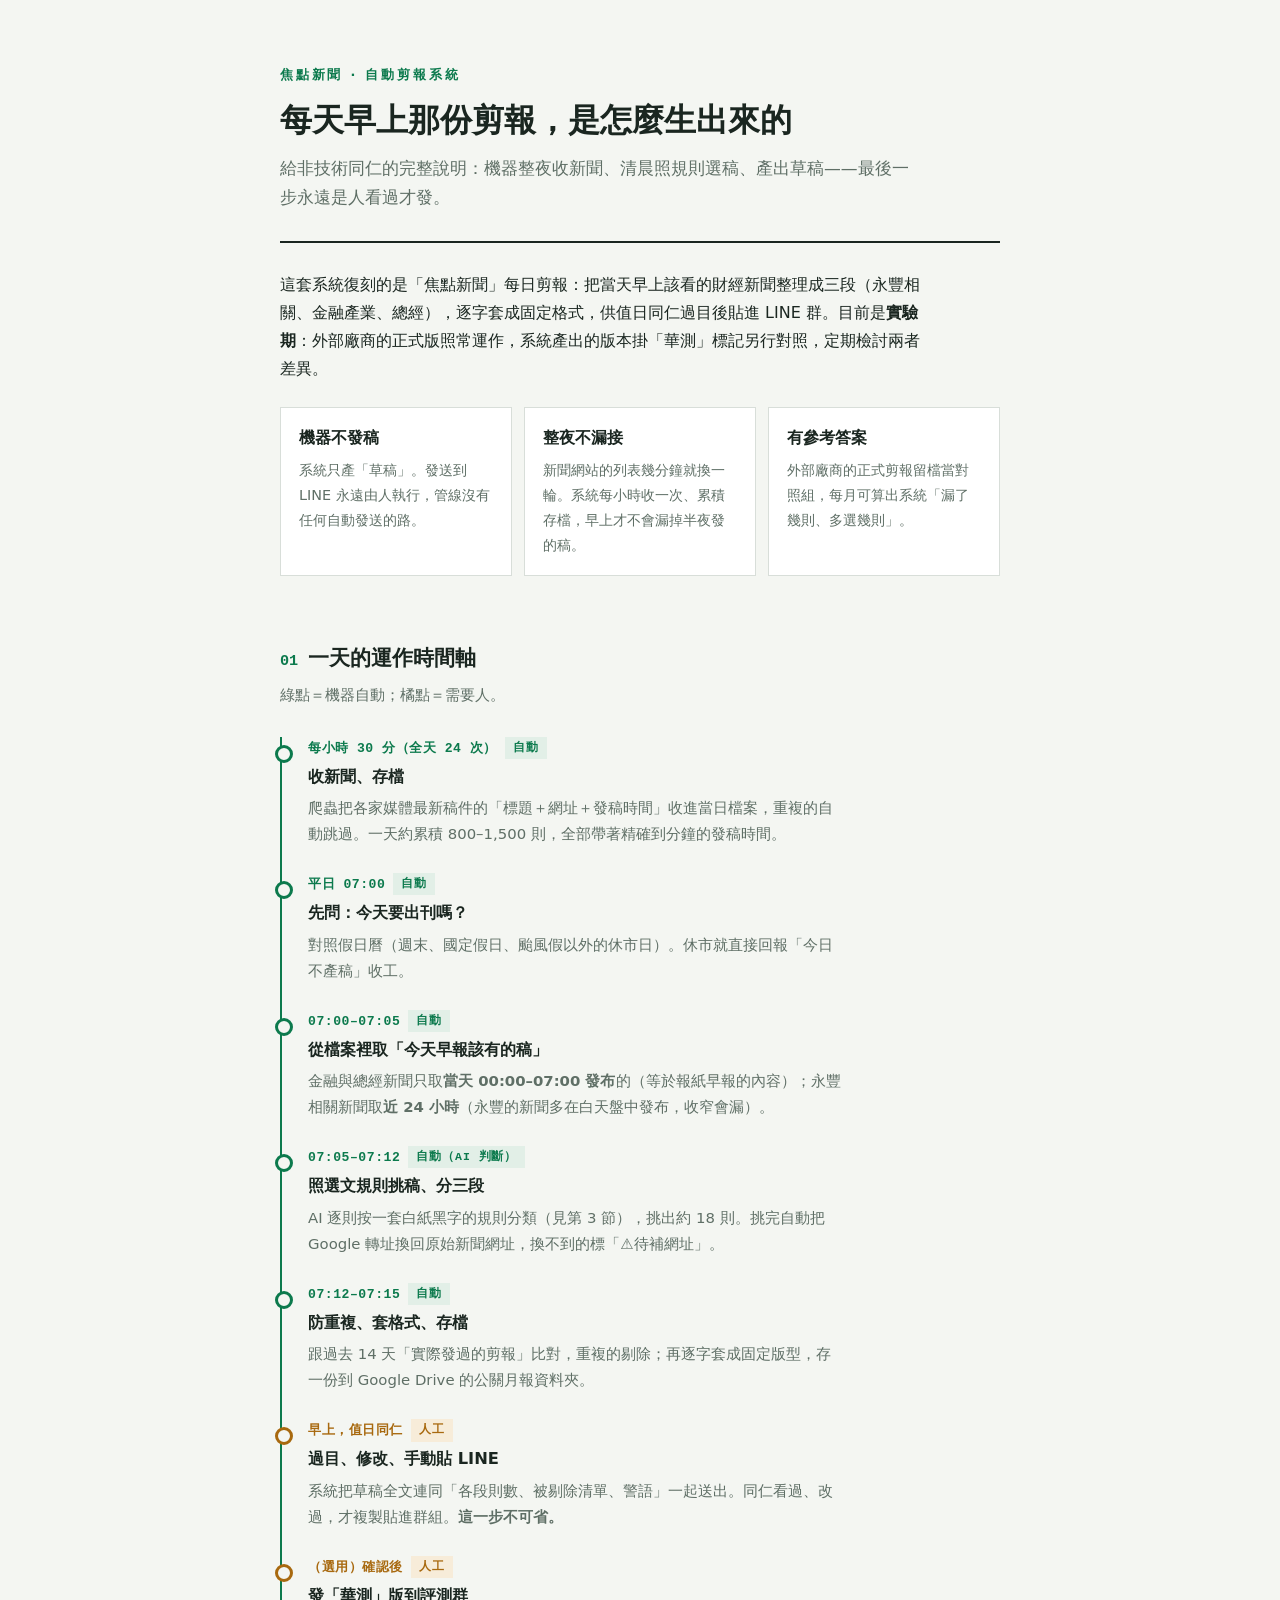
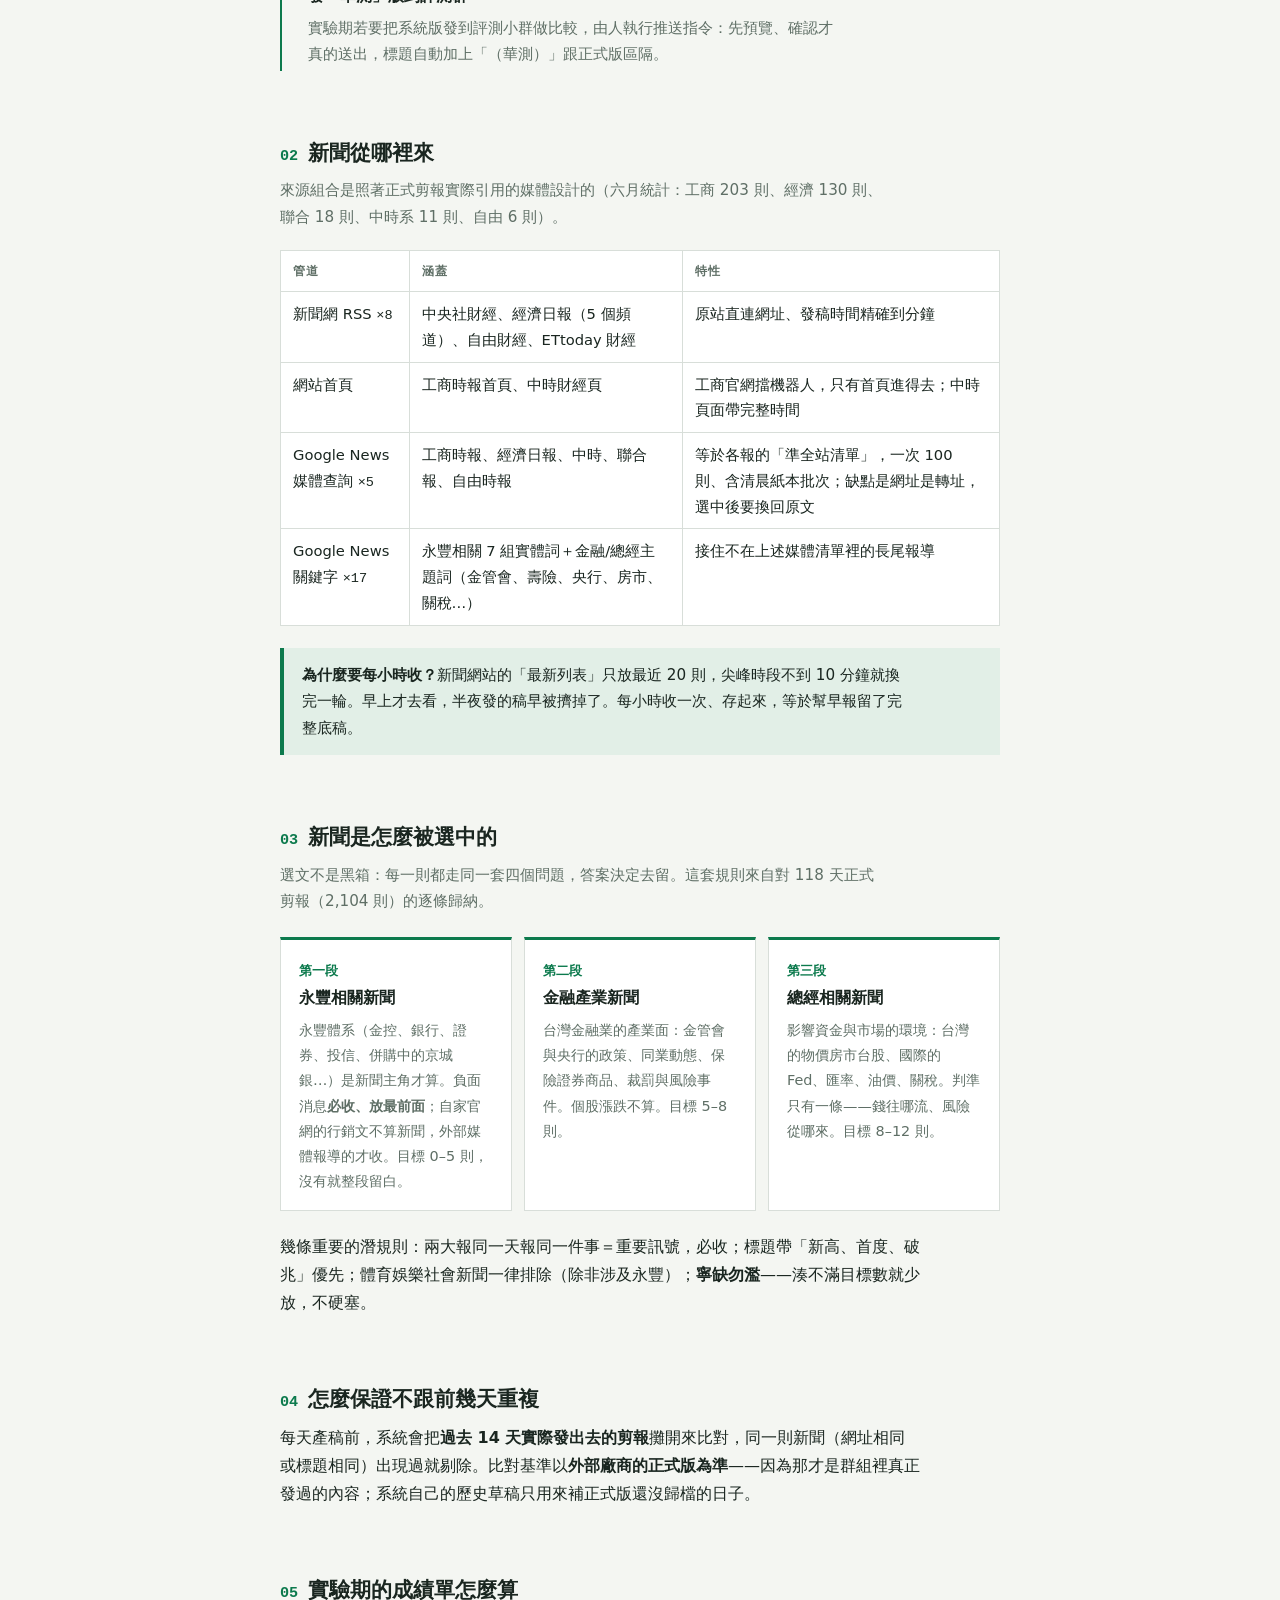
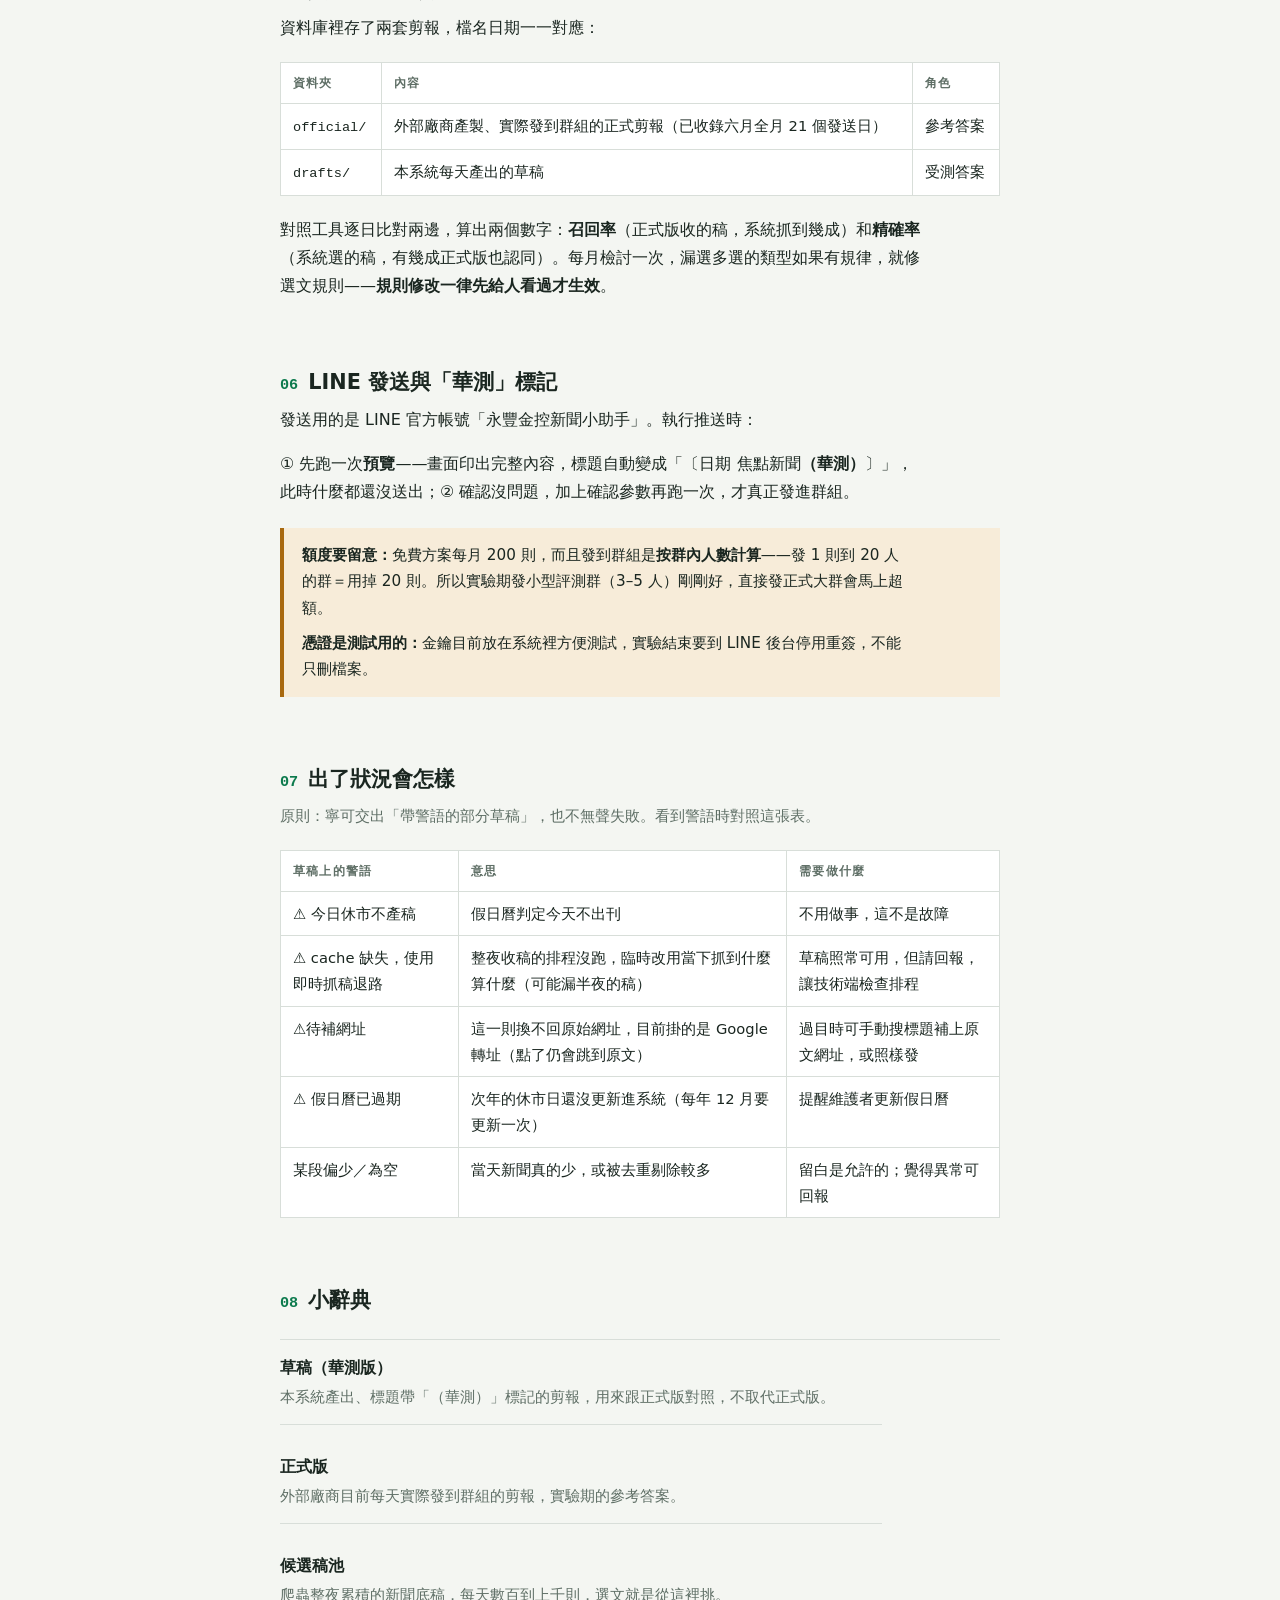
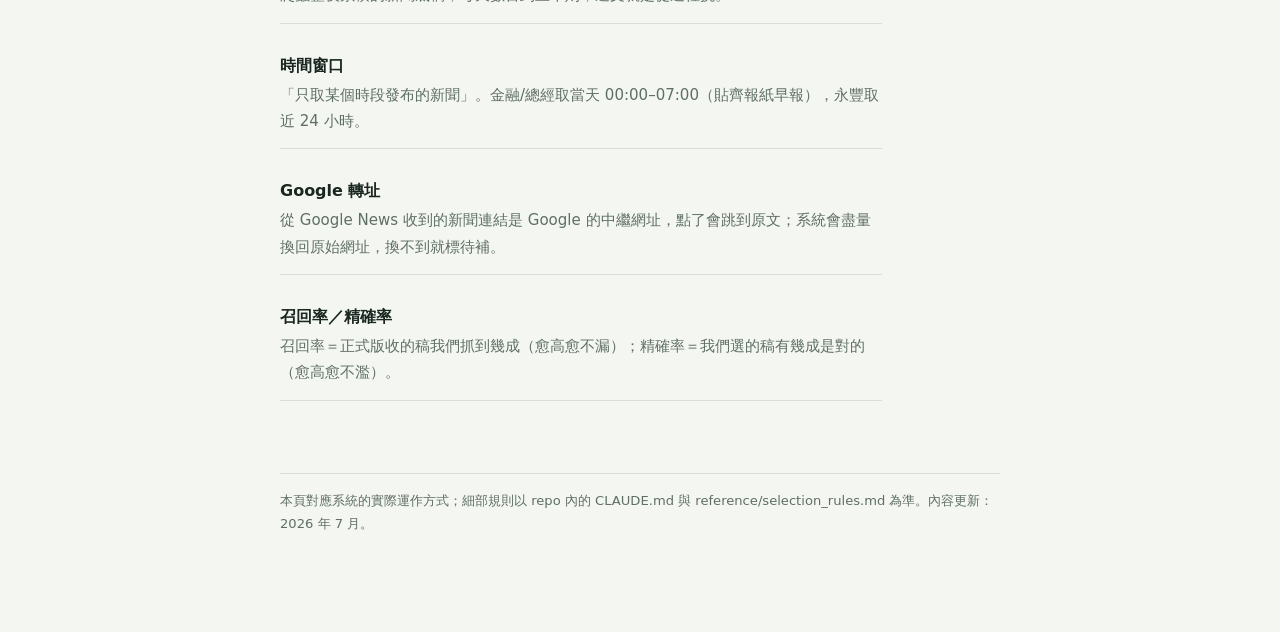
==== index.html @ ed36fca1 "docs: 新增焦點新聞自動剪報系統的公開說明頁 給非技術讀者看的完整運作說明：時間軸、新聞來源、選文規則、去重機制、 對照評測、LINE 發送流程。準備供 GitHub Pages 發布。" ====
<!DOCTYPE html>
<html lang="zh-Hant">
<head>
<meta charset="UTF-8">
<meta name="viewport" content="width=device-width, initial-scale=1">
<title>焦點新聞自動剪報：運作說明</title>
<meta name="description" content="焦點新聞自動剪報系統的完整運作說明，寫給非技術同仁閱讀。">
<style>
  :root{
    --paper:#f4f6f2; --card:#ffffff; --ink:#1a2620; --muted:#5f6f66;
    --accent:#0c7a4d; --accent-soft:#e2efe7; --warn:#a8690f; --warn-soft:#f7ecd9;
    --line:#d8ded9; --mono:"SF Mono","Cascadia Mono",Consolas,"Courier New",monospace;
  }
  @media (prefers-color-scheme: dark){
    :root{
      --paper:#111a15; --card:#18231d; --ink:#e4eae4; --muted:#93a29a;
      --accent:#4cb888; --accent-soft:#1d3428; --warn:#dfa54a; --warn-soft:#33290f;
      --line:#2b3830;
    }
  }
  :root[data-theme="dark"]{
    --paper:#111a15; --card:#18231d; --ink:#e4eae4; --muted:#93a29a;
    --accent:#4cb888; --accent-soft:#1d3428; --warn:#dfa54a; --warn-soft:#33290f;
    --line:#2b3830;
  }
  :root[data-theme="light"]{
    --paper:#f4f6f2; --card:#ffffff; --ink:#1a2620; --muted:#5f6f66;
    --accent:#0c7a4d; --accent-soft:#e2efe7; --warn:#a8690f; --warn-soft:#f7ecd9;
    --line:#d8ded9;
  }
  html{background:var(--paper);}
  body{
    font-family:"PingFang TC","Noto Sans TC","Microsoft JhengHei",system-ui,sans-serif;
    color:var(--ink); line-height:1.75; margin:0; padding:0 20px 96px;
  }
  main{max-width:720px; margin:0 auto;}
  header{padding:64px 0 28px; border-bottom:2px solid var(--ink); margin-bottom:8px;}
  .kicker{font-size:.8rem; letter-spacing:.22em; color:var(--accent); font-weight:700; margin:0 0 14px;}
  h1{font-size:2rem; line-height:1.3; margin:0 0 12px; font-weight:800; text-wrap:balance;}
  .lede{font-size:1.05rem; color:var(--muted); margin:0; max-width:38em;}
  h2{font-size:1.3rem; font-weight:800; margin:64px 0 6px; text-wrap:balance;}
  h2 .no{color:var(--accent); font-family:var(--mono); font-size:.95rem; margin-right:10px;}
  .sub{color:var(--muted); margin:0 0 20px; font-size:.95rem;}
  p{margin:0 0 16px; max-width:40em;}
  strong{font-weight:700;}
  .cards{display:grid; grid-template-columns:repeat(auto-fit,minmax(200px,1fr)); gap:12px; margin:24px 0;}
  .card{background:var(--card); border:1px solid var(--line); padding:16px 18px;}
  .card h3{margin:0 0 6px; font-size:1rem;}
  .card p{font-size:.9rem; color:var(--muted); margin:0;}
  /* 時間軸 */
  .tl{list-style:none; margin:28px 0; padding:0; border-left:2px solid var(--accent);}
  .tl li{position:relative; padding:0 0 26px 26px;}
  .tl li::before{content:""; position:absolute; left:-7px; top:.5em; width:12px; height:12px;
    border-radius:50%; background:var(--paper); border:3px solid var(--accent);}
  .tl li:last-child{padding-bottom:4px;}
  .t{font-family:var(--mono); font-size:.82rem; color:var(--accent); font-weight:700;
    letter-spacing:.04em; display:block; font-variant-numeric:tabular-nums;}
  .tl h3{margin:2px 0 4px; font-size:1.02rem;}
  .tl p{font-size:.93rem; color:var(--muted); margin:0; max-width:36em;}
  .human .t{color:var(--warn);}
  .human::before{border-color:var(--warn) !important;}
  .tag{display:inline-block; font-size:.72rem; font-weight:700; letter-spacing:.08em;
    padding:1px 8px; margin-left:8px; vertical-align:1px;
    background:var(--warn-soft); color:var(--warn);}
  .tag.auto{background:var(--accent-soft); color:var(--accent);}
  /* 表格 */
  .twrap{overflow-x:auto; margin:20px 0;}
  table{border-collapse:collapse; width:100%; font-size:.92rem; background:var(--card);}
  th{font-size:.78rem; letter-spacing:.1em; color:var(--muted); text-align:left; font-weight:700;}
  th,td{border:1px solid var(--line); padding:9px 12px; vertical-align:top;}
  td .m{font-family:var(--mono); font-size:.85rem; font-variant-numeric:tabular-nums;}
  /* 三段 */
  .sec3{display:grid; grid-template-columns:repeat(auto-fit,minmax(210px,1fr)); gap:12px; margin:22px 0;}
  .sec3 .card{border-top:3px solid var(--accent);}
  .sec3 .n{font-family:var(--mono); color:var(--accent); font-size:.8rem; font-weight:700;}
  blockquote{margin:22px 0; padding:14px 18px; background:var(--accent-soft);
    border-left:4px solid var(--accent); font-size:.95rem;}
  blockquote p{margin:0;}
  .warnbox{margin:22px 0; padding:14px 18px; background:var(--warn-soft);
    border-left:4px solid var(--warn); font-size:.95rem;}
  .warnbox p{margin:0 0 8px;} .warnbox p:last-child{margin:0;}
  dl{margin:20px 0; border-top:1px solid var(--line);}
  dt{font-weight:700; padding-top:14px;}
  dd{margin:2px 0 14px; color:var(--muted); font-size:.94rem; border-bottom:1px solid var(--line); padding-bottom:14px; max-width:40em;}
  footer{margin-top:72px; padding-top:16px; border-top:1px solid var(--line);
    font-size:.82rem; color:var(--muted);}
  @media (prefers-reduced-motion: no-preference){
    .tl li{transition:opacity .2s;}
  }
</style>
</head>
<body>
<main>
<header>
  <p class="kicker">焦點新聞 · 自動剪報系統</p>
  <h1>每天早上那份剪報，是怎麼生出來的</h1>
  <p class="lede">給非技術同仁的完整說明：機器整夜收新聞、清晨照規則選稿、產出草稿——最後一步永遠是人看過才發。</p>
</header>

<p style="margin-top:28px">這套系統復刻的是「焦點新聞」每日剪報：把當天早上該看的財經新聞整理成三段（永豐相關、金融產業、總經），逐字套成固定格式，供值日同仁過目後貼進 LINE 群。目前是<strong>實驗期</strong>：外部廠商的正式版照常運作，系統產出的版本掛「華測」標記另行對照，定期檢討兩者差異。</p>

<div class="cards">
  <div class="card"><h3>機器不發稿</h3><p>系統只產「草稿」。發送到 LINE 永遠由人執行，管線沒有任何自動發送的路。</p></div>
  <div class="card"><h3>整夜不漏接</h3><p>新聞網站的列表幾分鐘就換一輪。系統每小時收一次、累積存檔，早上才不會漏掉半夜發的稿。</p></div>
  <div class="card"><h3>有參考答案</h3><p>外部廠商的正式剪報留檔當對照組，每月可算出系統「漏了幾則、多選幾則」。</p></div>
</div>

<h2><span class="no">01</span>一天的運作時間軸</h2>
<p class="sub">綠點＝機器自動；橘點＝需要人。</p>
<ul class="tl">
  <li>
    <span class="t">每小時 30 分（全天 24 次）<span class="tag auto">自動</span></span>
    <h3>收新聞、存檔</h3>
    <p>爬蟲把各家媒體最新稿件的「標題＋網址＋發稿時間」收進當日檔案，重複的自動跳過。一天約累積 800–1,500 則，全部帶著精確到分鐘的發稿時間。</p>
  </li>
  <li>
    <span class="t">平日 07:00<span class="tag auto">自動</span></span>
    <h3>先問：今天要出刊嗎？</h3>
    <p>對照假日曆（週末、國定假日、颱風假以外的休市日）。休市就直接回報「今日不產稿」收工。</p>
  </li>
  <li>
    <span class="t">07:00–07:05<span class="tag auto">自動</span></span>
    <h3>從檔案裡取「今天早報該有的稿」</h3>
    <p>金融與總經新聞只取<strong>當天 00:00–07:00 發布</strong>的（等於報紙早報的內容）；永豐相關新聞取<strong>近 24 小時</strong>（永豐的新聞多在白天盤中發布，收窄會漏）。</p>
  </li>
  <li>
    <span class="t">07:05–07:12<span class="tag auto">自動（AI 判斷）</span></span>
    <h3>照選文規則挑稿、分三段</h3>
    <p>AI 逐則按一套白紙黑字的規則分類（見第 3 節），挑出約 18 則。挑完自動把 Google 轉址換回原始新聞網址，換不到的標「⚠️待補網址」。</p>
  </li>
  <li>
    <span class="t">07:12–07:15<span class="tag auto">自動</span></span>
    <h3>防重複、套格式、存檔</h3>
    <p>跟過去 14 天「實際發過的剪報」比對，重複的剔除；再逐字套成固定版型，存一份到 Google Drive 的公關月報資料夾。</p>
  </li>
  <li class="human">
    <span class="t">早上，值日同仁<span class="tag">人工</span></span>
    <h3>過目、修改、手動貼 LINE</h3>
    <p>系統把草稿全文連同「各段則數、被剔除清單、警語」一起送出。同仁看過、改過，才複製貼進群組。<strong>這一步不可省。</strong></p>
  </li>
  <li class="human">
    <span class="t">（選用）確認後<span class="tag">人工</span></span>
    <h3>發「華測」版到評測群</h3>
    <p>實驗期若要把系統版發到評測小群做比較，由人執行推送指令：先預覽、確認才真的送出，標題自動加上「（華測）」跟正式版區隔。</p>
  </li>
</ul>

<h2><span class="no">02</span>新聞從哪裡來</h2>
<p class="sub">來源組合是照著正式剪報實際引用的媒體設計的（六月統計：工商 203 則、經濟 130 則、聯合 18 則、中時系 11 則、自由 6 則）。</p>
<div class="twrap"><table>
  <tr><th>管道</th><th>涵蓋</th><th>特性</th></tr>
  <tr><td>新聞網 RSS <span class="m">×8</span></td><td>中央社財經、經濟日報（5 個頻道）、自由財經、ETtoday 財經</td><td>原站直連網址、發稿時間精確到分鐘</td></tr>
  <tr><td>網站首頁</td><td>工商時報首頁、中時財經頁</td><td>工商官網擋機器人，只有首頁進得去；中時頁面帶完整時間</td></tr>
  <tr><td>Google News 媒體查詢 <span class="m">×5</span></td><td>工商時報、經濟日報、中時、聯合報、自由時報</td><td>等於各報的「準全站清單」，一次 100 則、含清晨紙本批次；缺點是網址是轉址，選中後要換回原文</td></tr>
  <tr><td>Google News 關鍵字 <span class="m">×17</span></td><td>永豐相關 7 組實體詞＋金融/總經主題詞（金管會、壽險、央行、房市、關稅…）</td><td>接住不在上述媒體清單裡的長尾報導</td></tr>
</table></div>
<blockquote><p><strong>為什麼要每小時收？</strong>新聞網站的「最新列表」只放最近 20 則，尖峰時段不到 10 分鐘就換完一輪。早上才去看，半夜發的稿早被擠掉了。每小時收一次、存起來，等於幫早報留了完整底稿。</p></blockquote>

<h2><span class="no">03</span>新聞是怎麼被選中的</h2>
<p class="sub">選文不是黑箱：每一則都走同一套四個問題，答案決定去留。這套規則來自對 118 天正式剪報（2,104 則）的逐條歸納。</p>
<div class="sec3">
  <div class="card"><span class="n">第一段</span><h3>永豐相關新聞</h3><p>永豐體系（金控、銀行、證券、投信、併購中的京城銀…）是新聞主角才算。負面消息<strong>必收、放最前面</strong>；自家官網的行銷文不算新聞，外部媒體報導的才收。目標 0–5 則，沒有就整段留白。</p></div>
  <div class="card"><span class="n">第二段</span><h3>金融產業新聞</h3><p>台灣金融業的產業面：金管會與央行的政策、同業動態、保險證券商品、裁罰與風險事件。個股漲跌不算。目標 5–8 則。</p></div>
  <div class="card"><span class="n">第三段</span><h3>總經相關新聞</h3><p>影響資金與市場的環境：台灣的物價房市台股、國際的 Fed、匯率、油價、關稅。判準只有一條——錢往哪流、風險從哪來。目標 8–12 則。</p></div>
</div>
<p>幾條重要的潛規則：兩大報同一天報同一件事＝重要訊號，必收；標題帶「新高、首度、破兆」優先；體育娛樂社會新聞一律排除（除非涉及永豐）；<strong>寧缺勿濫</strong>——湊不滿目標數就少放，不硬塞。</p>

<h2><span class="no">04</span>怎麼保證不跟前幾天重複</h2>
<p>每天產稿前，系統會把<strong>過去 14 天實際發出去的剪報</strong>攤開來比對，同一則新聞（網址相同或標題相同）出現過就剔除。比對基準以<strong>外部廠商的正式版為準</strong>——因為那才是群組裡真正發過的內容；系統自己的歷史草稿只用來補正式版還沒歸檔的日子。</p>

<h2><span class="no">05</span>實驗期的成績單怎麼算</h2>
<p>資料庫裡存了兩套剪報，檔名日期一一對應：</p>
<div class="twrap"><table>
  <tr><th>資料夾</th><th>內容</th><th>角色</th></tr>
  <tr><td><span class="m">official/</span></td><td>外部廠商產製、實際發到群組的正式剪報（已收錄六月全月 21 個發送日）</td><td>參考答案</td></tr>
  <tr><td><span class="m">drafts/</span></td><td>本系統每天產出的草稿</td><td>受測答案</td></tr>
</table></div>
<p>對照工具逐日比對兩邊，算出兩個數字：<strong>召回率</strong>（正式版收的稿，系統抓到幾成）和<strong>精確率</strong>（系統選的稿，有幾成正式版也認同）。每月檢討一次，漏選多選的類型如果有規律，就修選文規則——<strong>規則修改一律先給人看過才生效</strong>。</p>

<h2><span class="no">06</span>LINE 發送與「華測」標記</h2>
<p>發送用的是 LINE 官方帳號「永豐金控新聞小助手」。執行推送時：</p>
<p>① 先跑一次<strong>預覽</strong>——畫面印出完整內容，標題自動變成「〔日期 焦點新聞<strong>（華測）</strong>〕」，此時什麼都還沒送出；② 確認沒問題，加上確認參數再跑一次，才真正發進群組。</p>
<div class="warnbox">
  <p><strong>額度要留意：</strong>免費方案每月 200 則，而且發到群組是<strong>按群內人數計算</strong>——發 1 則到 20 人的群＝用掉 20 則。所以實驗期發小型評測群（3–5 人）剛剛好，直接發正式大群會馬上超額。</p>
  <p><strong>憑證是測試用的：</strong>金鑰目前放在系統裡方便測試，實驗結束要到 LINE 後台停用重簽，不能只刪檔案。</p>
</div>

<h2><span class="no">07</span>出了狀況會怎樣</h2>
<p class="sub">原則：寧可交出「帶警語的部分草稿」，也不無聲失敗。看到警語時對照這張表。</p>
<div class="twrap"><table>
  <tr><th>草稿上的警語</th><th>意思</th><th>需要做什麼</th></tr>
  <tr><td>⚠️ 今日休市不產稿</td><td>假日曆判定今天不出刊</td><td>不用做事，這不是故障</td></tr>
  <tr><td>⚠️ cache 缺失，使用即時抓稿退路</td><td>整夜收稿的排程沒跑，臨時改用當下抓到什麼算什麼（可能漏半夜的稿）</td><td>草稿照常可用，但請回報，讓技術端檢查排程</td></tr>
  <tr><td>⚠️待補網址</td><td>這一則換不回原始網址，目前掛的是 Google 轉址（點了仍會跳到原文）</td><td>過目時可手動搜標題補上原文網址，或照樣發</td></tr>
  <tr><td>⚠️ 假日曆已過期</td><td>次年的休市日還沒更新進系統（每年 12 月要更新一次）</td><td>提醒維護者更新假日曆</td></tr>
  <tr><td>某段偏少／為空</td><td>當天新聞真的少，或被去重剔除較多</td><td>留白是允許的；覺得異常可回報</td></tr>
</table></div>

<h2><span class="no">08</span>小辭典</h2>
<dl>
  <dt>草稿（華測版）</dt><dd>本系統產出、標題帶「（華測）」標記的剪報，用來跟正式版對照，不取代正式版。</dd>
  <dt>正式版</dt><dd>外部廠商目前每天實際發到群組的剪報，實驗期的參考答案。</dd>
  <dt>候選稿池</dt><dd>爬蟲整夜累積的新聞底稿，每天數百到上千則，選文就是從這裡挑。</dd>
  <dt>時間窗口</dt><dd>「只取某個時段發布的新聞」。金融/總經取當天 00:00–07:00（貼齊報紙早報），永豐取近 24 小時。</dd>
  <dt>Google 轉址</dt><dd>從 Google News 收到的新聞連結是 Google 的中繼網址，點了會跳到原文；系統會盡量換回原始網址，換不到就標待補。</dd>
  <dt>召回率／精確率</dt><dd>召回率＝正式版收的稿我們抓到幾成（愈高愈不漏）；精確率＝我們選的稿有幾成是對的（愈高愈不濫）。</dd>
</dl>

<footer>本頁對應系統的實際運作方式；細部規則以 repo 內的 CLAUDE.md 與 reference/selection_rules.md 為準。內容更新：2026 年 7 月。</footer>
</main>
</body>
</html>
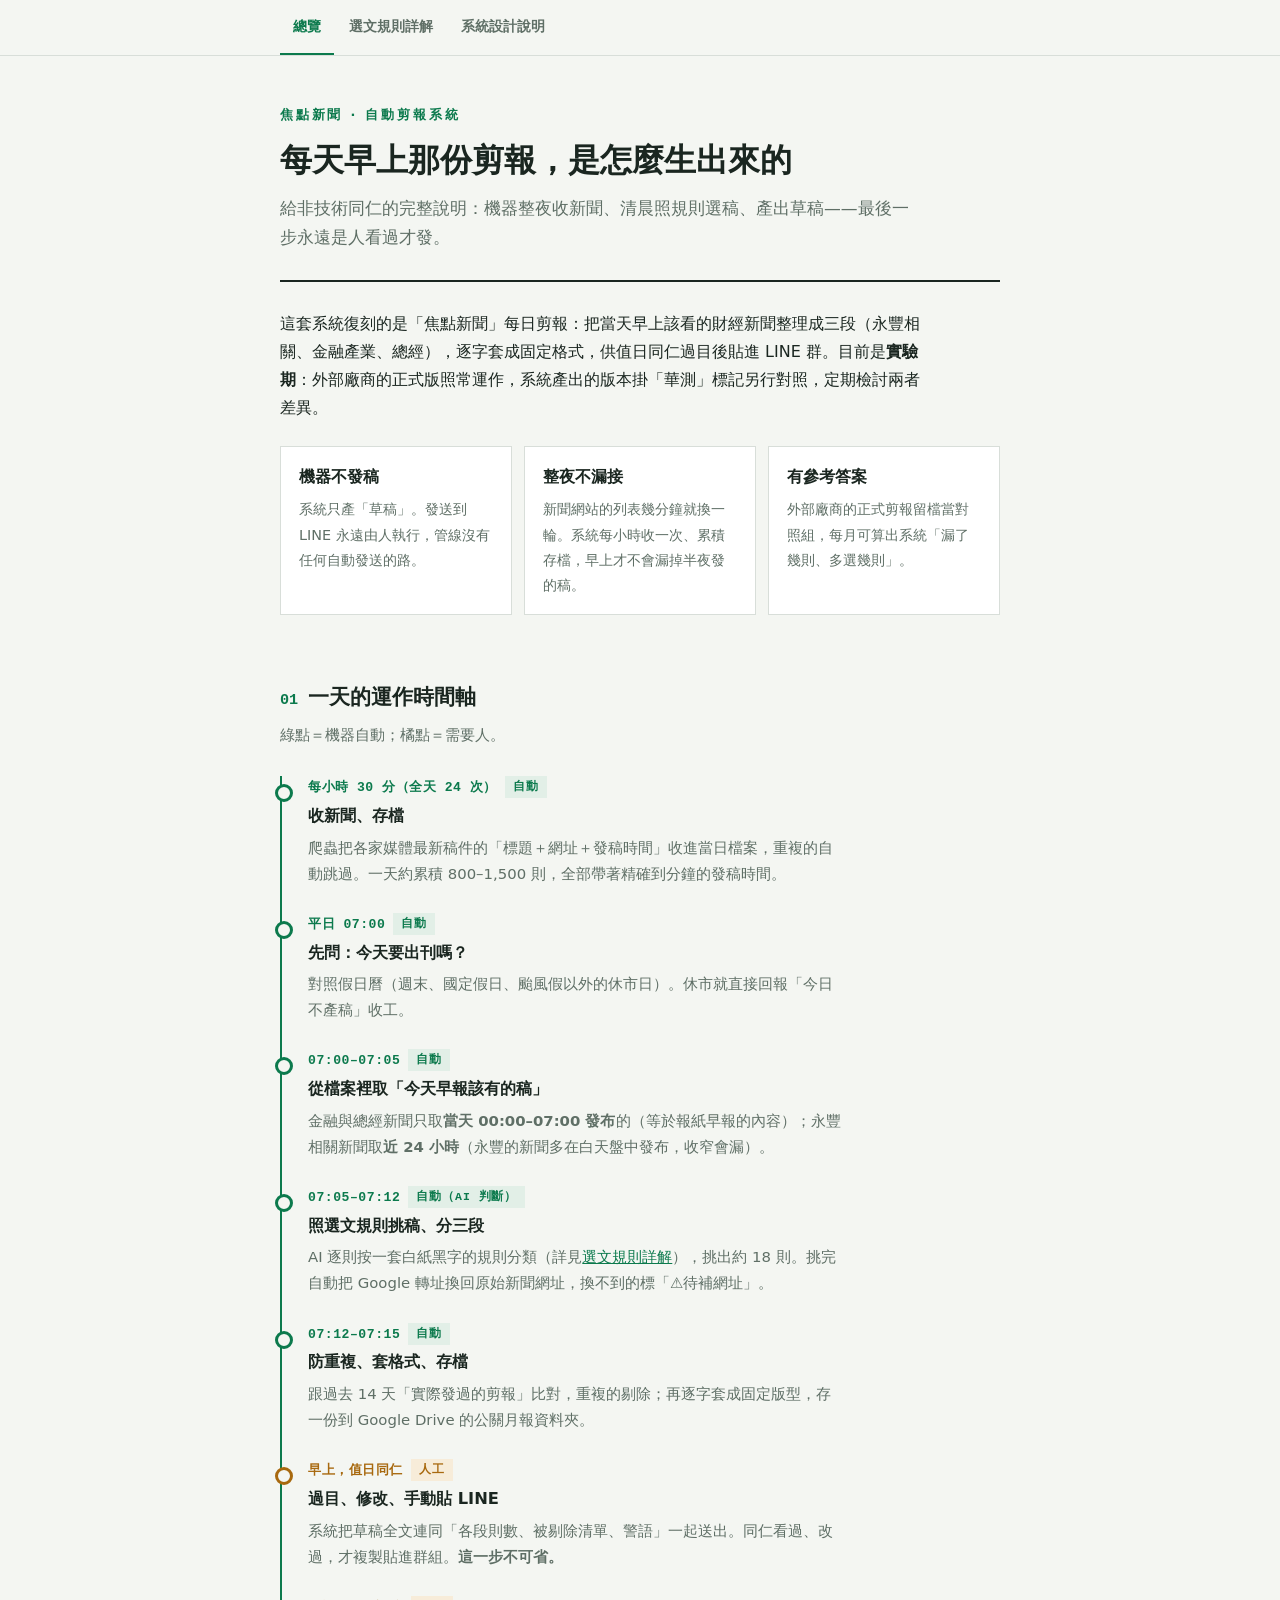
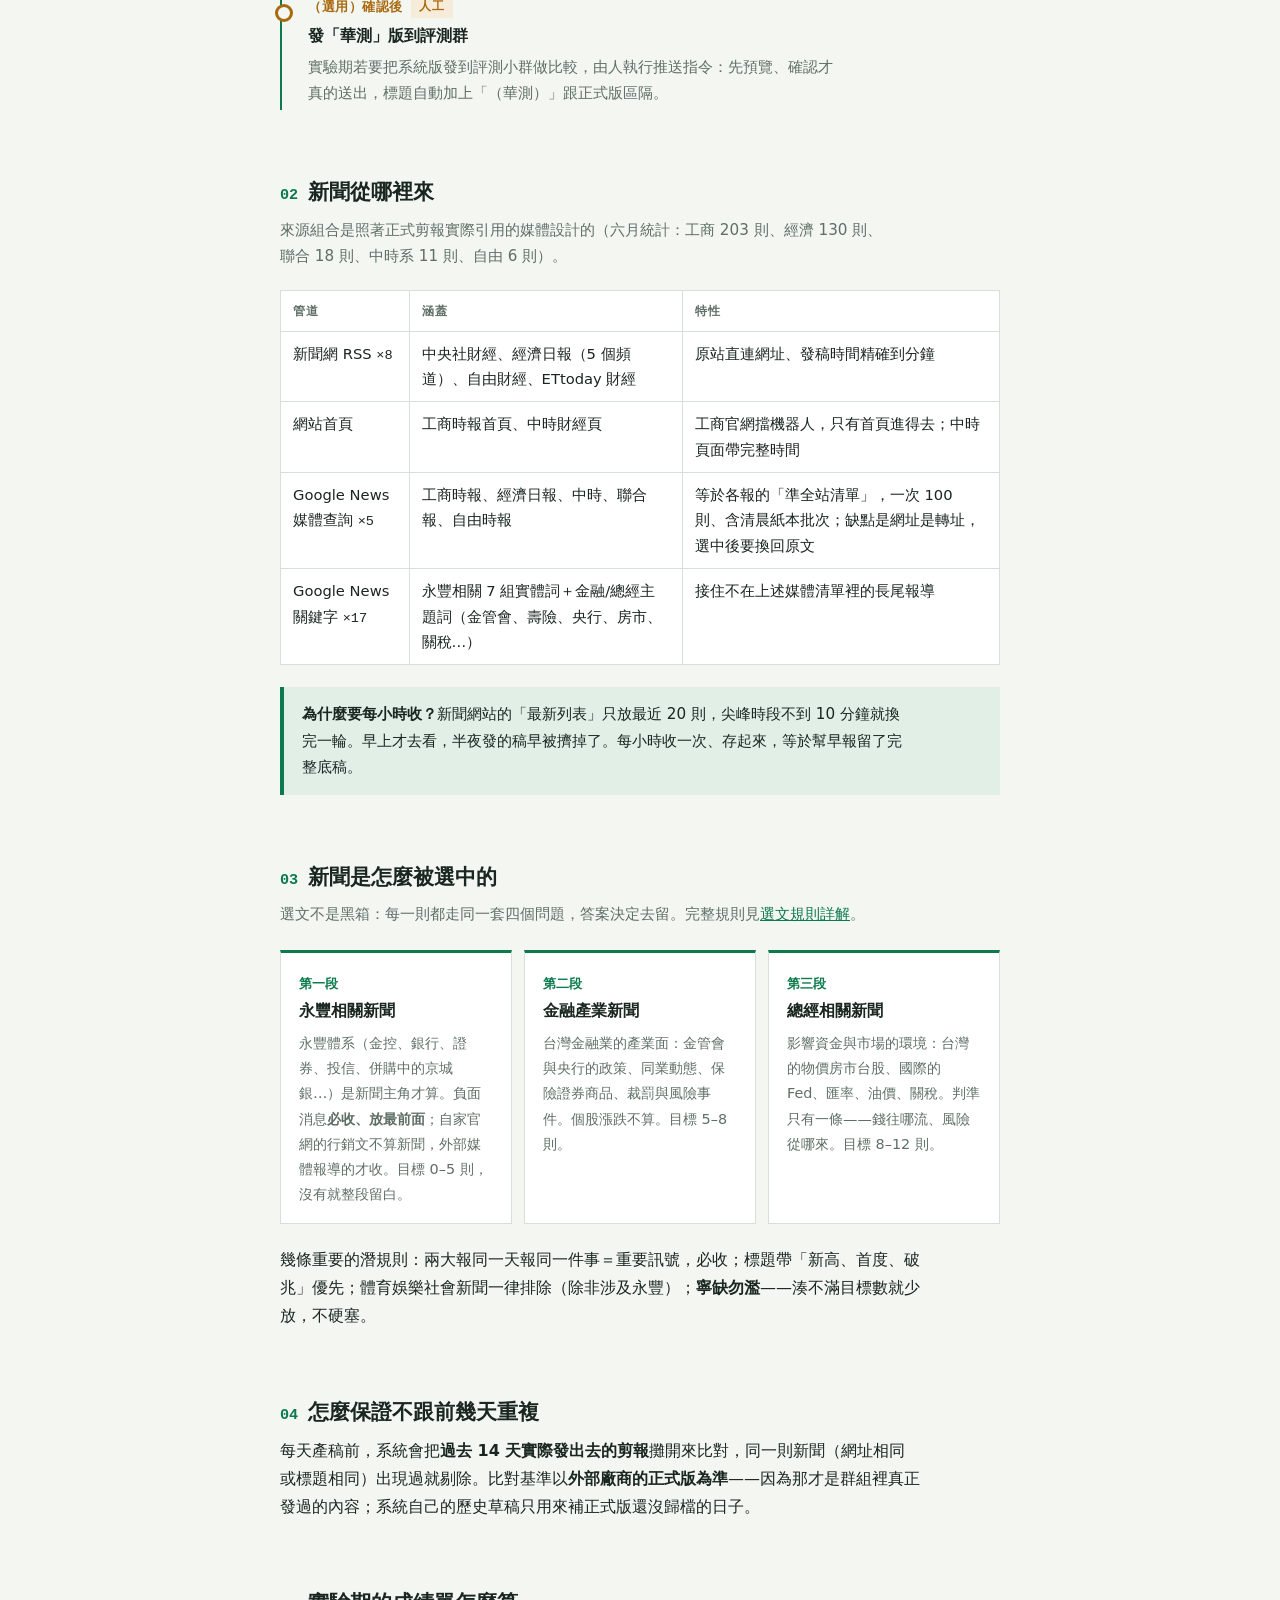
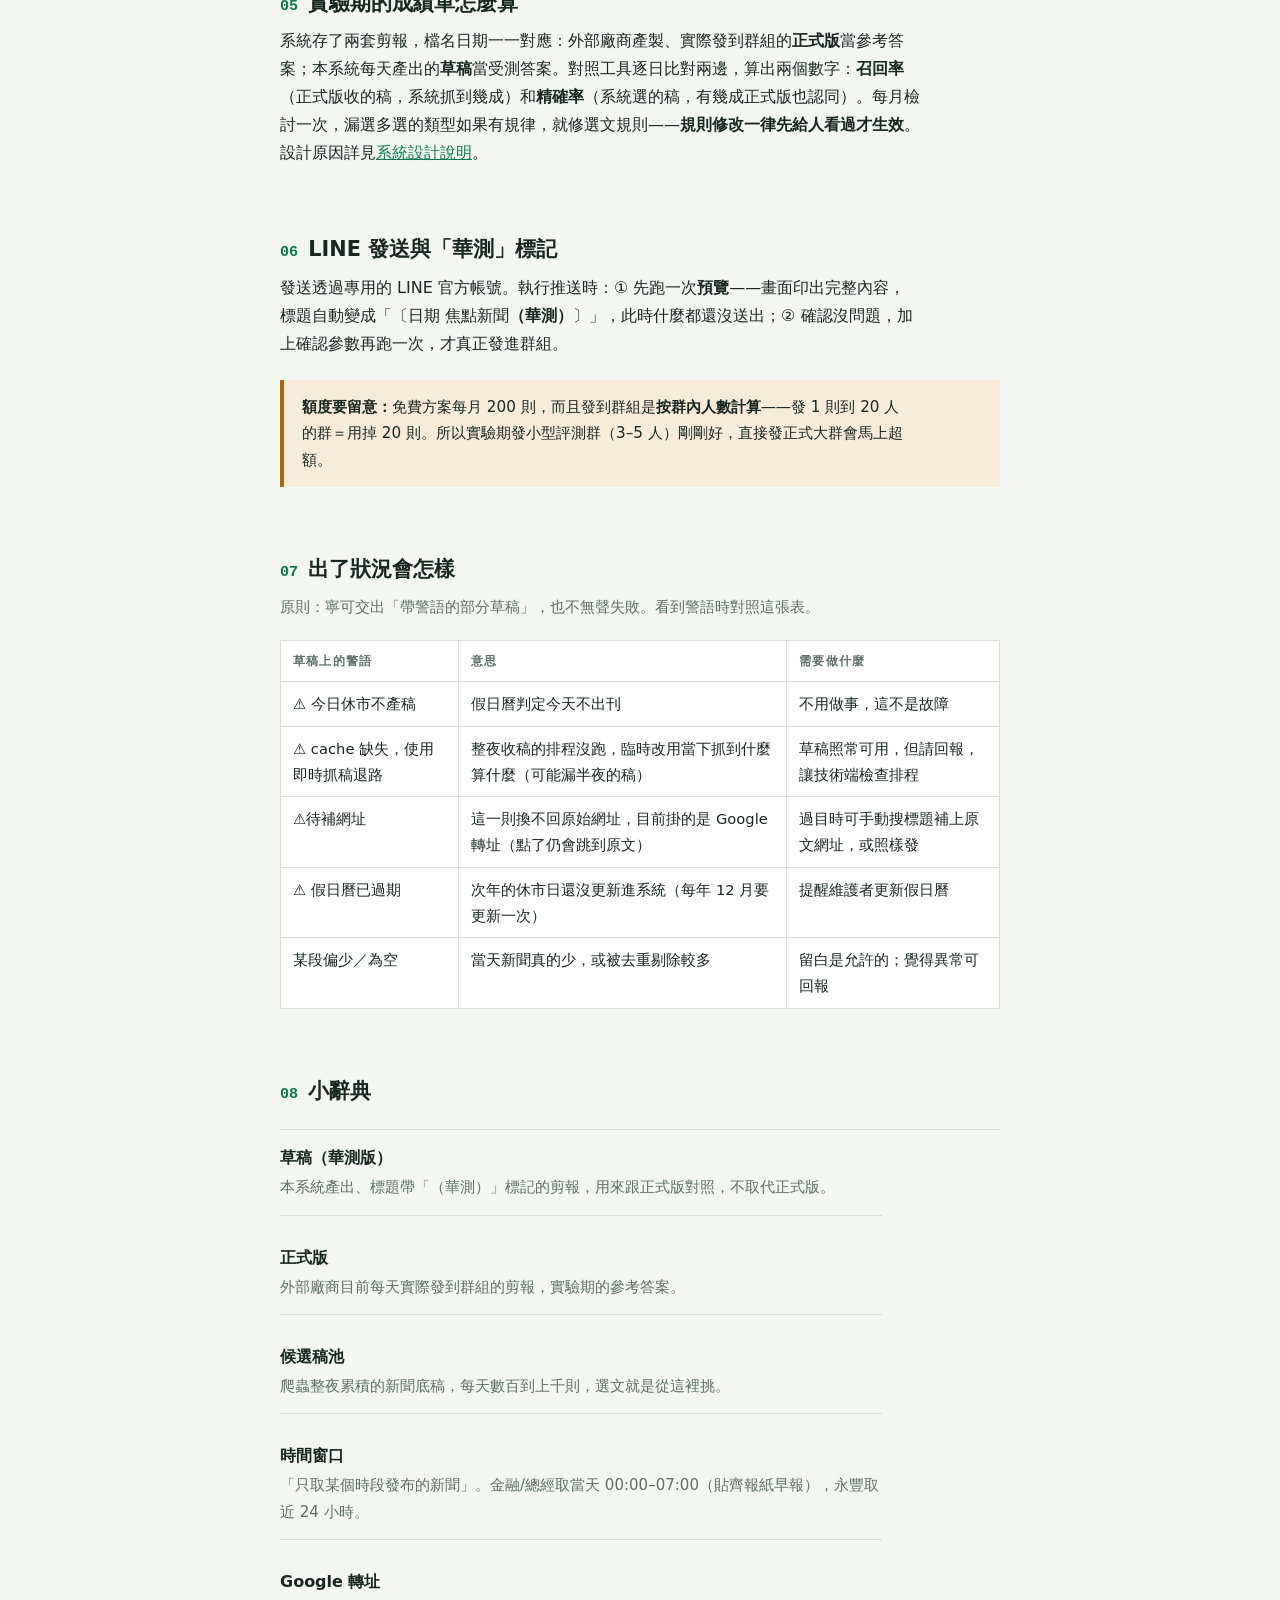
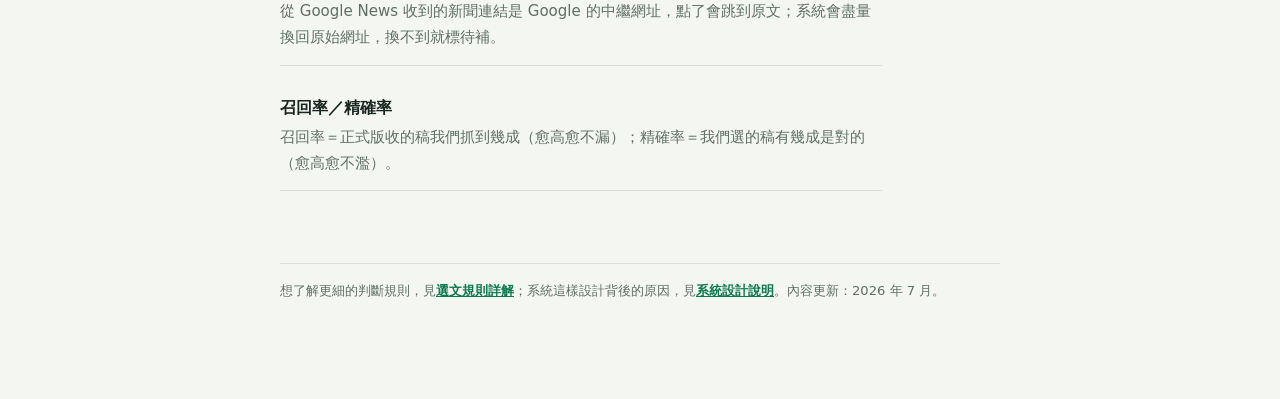
==== commit 9137b2ac: "docs: 選文規則與系統設計分頁（公開整理版） - styles.css：抽出共用樣式，新增頁首導覽列 - rules.html：選文規則詳解（四問分流、行為者×事件／地理×主題矩陣、   跨段裁決" ====
--- a/index.html
+++ b/index.html
@@ -5,91 +5,14 @@
 <meta name="viewport" content="width=device-width, initial-scale=1">
 <title>焦點新聞自動剪報：運作說明</title>
 <meta name="description" content="焦點新聞自動剪報系統的完整運作說明，寫給非技術同仁閱讀。">
-<style>
-  :root{
-    --paper:#f4f6f2; --card:#ffffff; --ink:#1a2620; --muted:#5f6f66;
-    --accent:#0c7a4d; --accent-soft:#e2efe7; --warn:#a8690f; --warn-soft:#f7ecd9;
-    --line:#d8ded9; --mono:"SF Mono","Cascadia Mono",Consolas,"Courier New",monospace;
-  }
-  @media (prefers-color-scheme: dark){
-    :root{
-      --paper:#111a15; --card:#18231d; --ink:#e4eae4; --muted:#93a29a;
-      --accent:#4cb888; --accent-soft:#1d3428; --warn:#dfa54a; --warn-soft:#33290f;
-      --line:#2b3830;
-    }
-  }
-  :root[data-theme="dark"]{
-    --paper:#111a15; --card:#18231d; --ink:#e4eae4; --muted:#93a29a;
-    --accent:#4cb888; --accent-soft:#1d3428; --warn:#dfa54a; --warn-soft:#33290f;
-    --line:#2b3830;
-  }
-  :root[data-theme="light"]{
-    --paper:#f4f6f2; --card:#ffffff; --ink:#1a2620; --muted:#5f6f66;
-    --accent:#0c7a4d; --accent-soft:#e2efe7; --warn:#a8690f; --warn-soft:#f7ecd9;
-    --line:#d8ded9;
-  }
-  html{background:var(--paper);}
-  body{
-    font-family:"PingFang TC","Noto Sans TC","Microsoft JhengHei",system-ui,sans-serif;
-    color:var(--ink); line-height:1.75; margin:0; padding:0 20px 96px;
-  }
-  main{max-width:720px; margin:0 auto;}
-  header{padding:64px 0 28px; border-bottom:2px solid var(--ink); margin-bottom:8px;}
-  .kicker{font-size:.8rem; letter-spacing:.22em; color:var(--accent); font-weight:700; margin:0 0 14px;}
-  h1{font-size:2rem; line-height:1.3; margin:0 0 12px; font-weight:800; text-wrap:balance;}
-  .lede{font-size:1.05rem; color:var(--muted); margin:0; max-width:38em;}
-  h2{font-size:1.3rem; font-weight:800; margin:64px 0 6px; text-wrap:balance;}
-  h2 .no{color:var(--accent); font-family:var(--mono); font-size:.95rem; margin-right:10px;}
-  .sub{color:var(--muted); margin:0 0 20px; font-size:.95rem;}
-  p{margin:0 0 16px; max-width:40em;}
-  strong{font-weight:700;}
-  .cards{display:grid; grid-template-columns:repeat(auto-fit,minmax(200px,1fr)); gap:12px; margin:24px 0;}
-  .card{background:var(--card); border:1px solid var(--line); padding:16px 18px;}
-  .card h3{margin:0 0 6px; font-size:1rem;}
-  .card p{font-size:.9rem; color:var(--muted); margin:0;}
-  /* 時間軸 */
-  .tl{list-style:none; margin:28px 0; padding:0; border-left:2px solid var(--accent);}
-  .tl li{position:relative; padding:0 0 26px 26px;}
-  .tl li::before{content:""; position:absolute; left:-7px; top:.5em; width:12px; height:12px;
-    border-radius:50%; background:var(--paper); border:3px solid var(--accent);}
-  .tl li:last-child{padding-bottom:4px;}
-  .t{font-family:var(--mono); font-size:.82rem; color:var(--accent); font-weight:700;
-    letter-spacing:.04em; display:block; font-variant-numeric:tabular-nums;}
-  .tl h3{margin:2px 0 4px; font-size:1.02rem;}
-  .tl p{font-size:.93rem; color:var(--muted); margin:0; max-width:36em;}
-  .human .t{color:var(--warn);}
-  .human::before{border-color:var(--warn) !important;}
-  .tag{display:inline-block; font-size:.72rem; font-weight:700; letter-spacing:.08em;
-    padding:1px 8px; margin-left:8px; vertical-align:1px;
-    background:var(--warn-soft); color:var(--warn);}
-  .tag.auto{background:var(--accent-soft); color:var(--accent);}
-  /* 表格 */
-  .twrap{overflow-x:auto; margin:20px 0;}
-  table{border-collapse:collapse; width:100%; font-size:.92rem; background:var(--card);}
-  th{font-size:.78rem; letter-spacing:.1em; color:var(--muted); text-align:left; font-weight:700;}
-  th,td{border:1px solid var(--line); padding:9px 12px; vertical-align:top;}
-  td .m{font-family:var(--mono); font-size:.85rem; font-variant-numeric:tabular-nums;}
-  /* 三段 */
-  .sec3{display:grid; grid-template-columns:repeat(auto-fit,minmax(210px,1fr)); gap:12px; margin:22px 0;}
-  .sec3 .card{border-top:3px solid var(--accent);}
-  .sec3 .n{font-family:var(--mono); color:var(--accent); font-size:.8rem; font-weight:700;}
-  blockquote{margin:22px 0; padding:14px 18px; background:var(--accent-soft);
-    border-left:4px solid var(--accent); font-size:.95rem;}
-  blockquote p{margin:0;}
-  .warnbox{margin:22px 0; padding:14px 18px; background:var(--warn-soft);
-    border-left:4px solid var(--warn); font-size:.95rem;}
-  .warnbox p{margin:0 0 8px;} .warnbox p:last-child{margin:0;}
-  dl{margin:20px 0; border-top:1px solid var(--line);}
-  dt{font-weight:700; padding-top:14px;}
-  dd{margin:2px 0 14px; color:var(--muted); font-size:.94rem; border-bottom:1px solid var(--line); padding-bottom:14px; max-width:40em;}
-  footer{margin-top:72px; padding-top:16px; border-top:1px solid var(--line);
-    font-size:.82rem; color:var(--muted);}
-  @media (prefers-reduced-motion: no-preference){
-    .tl li{transition:opacity .2s;}
-  }
-</style>
+<link rel="stylesheet" href="styles.css">
 </head>
 <body>
+<nav class="nav"><ul>
+  <li><a href="index.html" aria-current="page">總覽</a></li>
+  <li><a href="rules.html">選文規則詳解</a></li>
+  <li><a href="pipeline.html">系統設計說明</a></li>
+</ul></nav>
 <main>
 <header>
   <p class="kicker">焦點新聞 · 自動剪報系統</p>
@@ -126,7 +49,7 @@
   <li>
     <span class="t">07:05–07:12<span class="tag auto">自動（AI 判斷）</span></span>
     <h3>照選文規則挑稿、分三段</h3>
-    <p>AI 逐則按一套白紙黑字的規則分類（見第 3 節），挑出約 18 則。挑完自動把 Google 轉址換回原始新聞網址，換不到的標「⚠️待補網址」。</p>
+    <p>AI 逐則按一套白紙黑字的規則分類（詳見<a href="rules.html">選文規則詳解</a>），挑出約 18 則。挑完自動把 Google 轉址換回原始新聞網址，換不到的標「⚠️待補網址」。</p>
   </li>
   <li>
     <span class="t">07:12–07:15<span class="tag auto">自動</span></span>
@@ -157,7 +80,7 @@
 <blockquote><p><strong>為什麼要每小時收？</strong>新聞網站的「最新列表」只放最近 20 則，尖峰時段不到 10 分鐘就換完一輪。早上才去看，半夜發的稿早被擠掉了。每小時收一次、存起來，等於幫早報留了完整底稿。</p></blockquote>
 
 <h2><span class="no">03</span>新聞是怎麼被選中的</h2>
-<p class="sub">選文不是黑箱：每一則都走同一套四個問題，答案決定去留。這套規則來自對 118 天正式剪報（2,104 則）的逐條歸納。</p>
+<p class="sub">選文不是黑箱：每一則都走同一套四個問題，答案決定去留。完整規則見<a href="rules.html">選文規則詳解</a>。</p>
 <div class="sec3">
   <div class="card"><span class="n">第一段</span><h3>永豐相關新聞</h3><p>永豐體系（金控、銀行、證券、投信、併購中的京城銀…）是新聞主角才算。負面消息<strong>必收、放最前面</strong>；自家官網的行銷文不算新聞，外部媒體報導的才收。目標 0–5 則，沒有就整段留白。</p></div>
   <div class="card"><span class="n">第二段</span><h3>金融產業新聞</h3><p>台灣金融業的產業面：金管會與央行的政策、同業動態、保險證券商品、裁罰與風險事件。個股漲跌不算。目標 5–8 則。</p></div>
@@ -169,20 +92,12 @@
 <p>每天產稿前，系統會把<strong>過去 14 天實際發出去的剪報</strong>攤開來比對，同一則新聞（網址相同或標題相同）出現過就剔除。比對基準以<strong>外部廠商的正式版為準</strong>——因為那才是群組裡真正發過的內容；系統自己的歷史草稿只用來補正式版還沒歸檔的日子。</p>
 
 <h2><span class="no">05</span>實驗期的成績單怎麼算</h2>
-<p>資料庫裡存了兩套剪報，檔名日期一一對應：</p>
-<div class="twrap"><table>
-  <tr><th>資料夾</th><th>內容</th><th>角色</th></tr>
-  <tr><td><span class="m">official/</span></td><td>外部廠商產製、實際發到群組的正式剪報（已收錄六月全月 21 個發送日）</td><td>參考答案</td></tr>
-  <tr><td><span class="m">drafts/</span></td><td>本系統每天產出的草稿</td><td>受測答案</td></tr>
-</table></div>
-<p>對照工具逐日比對兩邊，算出兩個數字：<strong>召回率</strong>（正式版收的稿，系統抓到幾成）和<strong>精確率</strong>（系統選的稿，有幾成正式版也認同）。每月檢討一次，漏選多選的類型如果有規律，就修選文規則——<strong>規則修改一律先給人看過才生效</strong>。</p>
+<p>系統存了兩套剪報，檔名日期一一對應：外部廠商產製、實際發到群組的<strong>正式版</strong>當參考答案；本系統每天產出的<strong>草稿</strong>當受測答案。對照工具逐日比對兩邊，算出兩個數字：<strong>召回率</strong>（正式版收的稿，系統抓到幾成）和<strong>精確率</strong>（系統選的稿，有幾成正式版也認同）。每月檢討一次，漏選多選的類型如果有規律，就修選文規則——<strong>規則修改一律先給人看過才生效</strong>。設計原因詳見<a href="pipeline.html">系統設計說明</a>。</p>
 
 <h2><span class="no">06</span>LINE 發送與「華測」標記</h2>
-<p>發送用的是 LINE 官方帳號「永豐金控新聞小助手」。執行推送時：</p>
-<p>① 先跑一次<strong>預覽</strong>——畫面印出完整內容，標題自動變成「〔日期 焦點新聞<strong>（華測）</strong>〕」，此時什麼都還沒送出；② 確認沒問題，加上確認參數再跑一次，才真正發進群組。</p>
+<p>發送透過專用的 LINE 官方帳號。執行推送時：① 先跑一次<strong>預覽</strong>——畫面印出完整內容，標題自動變成「〔日期 焦點新聞<strong>（華測）</strong>〕」，此時什麼都還沒送出；② 確認沒問題，加上確認參數再跑一次，才真正發進群組。</p>
 <div class="warnbox">
   <p><strong>額度要留意：</strong>免費方案每月 200 則，而且發到群組是<strong>按群內人數計算</strong>——發 1 則到 20 人的群＝用掉 20 則。所以實驗期發小型評測群（3–5 人）剛剛好，直接發正式大群會馬上超額。</p>
-  <p><strong>憑證是測試用的：</strong>金鑰目前放在系統裡方便測試，實驗結束要到 LINE 後台停用重簽，不能只刪檔案。</p>
 </div>
 
 <h2><span class="no">07</span>出了狀況會怎樣</h2>
@@ -206,7 +121,7 @@
   <dt>召回率／精確率</dt><dd>召回率＝正式版收的稿我們抓到幾成（愈高愈不漏）；精確率＝我們選的稿有幾成是對的（愈高愈不濫）。</dd>
 </dl>
 
-<footer>本頁對應系統的實際運作方式；細部規則以 repo 內的 CLAUDE.md 與 reference/selection_rules.md 為準。內容更新：2026 年 7 月。</footer>
+<footer>想了解更細的判斷規則，見<a href="rules.html">選文規則詳解</a>；系統這樣設計背後的原因，見<a href="pipeline.html">系統設計說明</a>。內容更新：2026 年 7 月。</footer>
 </main>
 </body>
 </html>
--- a/styles.css
+++ b/styles.css
@@ -0,0 +1,114 @@
+:root{
+  --paper:#f4f6f2; --card:#ffffff; --ink:#1a2620; --muted:#5f6f66;
+  --accent:#0c7a4d; --accent-soft:#e2efe7; --warn:#a8690f; --warn-soft:#f7ecd9;
+  --line:#d8ded9; --mono:"SF Mono","Cascadia Mono",Consolas,"Courier New",monospace;
+}
+@media (prefers-color-scheme: dark){
+  :root{
+    --paper:#111a15; --card:#18231d; --ink:#e4eae4; --muted:#93a29a;
+    --accent:#4cb888; --accent-soft:#1d3428; --warn:#dfa54a; --warn-soft:#33290f;
+    --line:#2b3830;
+  }
+}
+:root[data-theme="dark"]{
+  --paper:#111a15; --card:#18231d; --ink:#e4eae4; --muted:#93a29a;
+  --accent:#4cb888; --accent-soft:#1d3428; --warn:#dfa54a; --warn-soft:#33290f;
+  --line:#2b3830;
+}
+:root[data-theme="light"]{
+  --paper:#f4f6f2; --card:#ffffff; --ink:#1a2620; --muted:#5f6f66;
+  --accent:#0c7a4d; --accent-soft:#e2efe7; --warn:#a8690f; --warn-soft:#f7ecd9;
+  --line:#d8ded9;
+}
+html{background:var(--paper);}
+body{
+  font-family:"PingFang TC","Noto Sans TC","Microsoft JhengHei",system-ui,sans-serif;
+  color:var(--ink); line-height:1.75; margin:0; padding:0 20px 96px;
+}
+main{max-width:720px; margin:0 auto;}
+
+/* 導覽列 */
+.nav{position:sticky; top:0; z-index:10; background:var(--paper);
+  border-bottom:1px solid var(--line); margin:0 -20px 4px; padding:0 20px;}
+.nav ul{max-width:720px; margin:0 auto; padding:0; list-style:none;
+  display:flex; gap:2px; flex-wrap:wrap;}
+.nav a{display:block; padding:14px 13px; font-size:.88rem; font-weight:700;
+  color:var(--muted); text-decoration:none; border-bottom:2px solid transparent;}
+.nav a:hover{color:var(--ink);}
+.nav a[aria-current="page"]{color:var(--accent); border-bottom-color:var(--accent);}
+.nav a:focus-visible{outline:2px solid var(--accent); outline-offset:-3px; border-radius:2px;}
+
+header{padding:44px 0 28px; border-bottom:2px solid var(--ink); margin-bottom:8px;}
+.kicker{font-size:.8rem; letter-spacing:.22em; color:var(--accent); font-weight:700; margin:0 0 14px;}
+h1{font-size:2rem; line-height:1.3; margin:0 0 12px; font-weight:800; text-wrap:balance;}
+.lede{font-size:1.05rem; color:var(--muted); margin:0; max-width:38em;}
+h2{font-size:1.3rem; font-weight:800; margin:64px 0 6px; text-wrap:balance;}
+h2 .no{color:var(--accent); font-family:var(--mono); font-size:.95rem; margin-right:10px;}
+.sub{color:var(--muted); margin:0 0 20px; font-size:.95rem;}
+p{margin:0 0 16px; max-width:40em;}
+strong{font-weight:700;}
+a{color:var(--accent);}
+
+.cards{display:grid; grid-template-columns:repeat(auto-fit,minmax(200px,1fr)); gap:12px; margin:24px 0;}
+.card{background:var(--card); border:1px solid var(--line); padding:16px 18px;}
+.card h3{margin:0 0 6px; font-size:1rem;}
+.card p{font-size:.9rem; color:var(--muted); margin:0;}
+
+/* 時間軸 */
+.tl{list-style:none; margin:28px 0; padding:0; border-left:2px solid var(--accent);}
+.tl li{position:relative; padding:0 0 26px 26px;}
+.tl li::before{content:""; position:absolute; left:-7px; top:.5em; width:12px; height:12px;
+  border-radius:50%; background:var(--paper); border:3px solid var(--accent);}
+.tl li:last-child{padding-bottom:4px;}
+.t{font-family:var(--mono); font-size:.82rem; color:var(--accent); font-weight:700;
+  letter-spacing:.04em; display:block; font-variant-numeric:tabular-nums;}
+.tl h3{margin:2px 0 4px; font-size:1.02rem;}
+.tl p{font-size:.93rem; color:var(--muted); margin:0; max-width:36em;}
+.human .t{color:var(--warn);}
+.human::before{border-color:var(--warn) !important;}
+.tag{display:inline-block; font-size:.72rem; font-weight:700; letter-spacing:.08em;
+  padding:1px 8px; margin-left:8px; vertical-align:1px;
+  background:var(--warn-soft); color:var(--warn);}
+.tag.auto{background:var(--accent-soft); color:var(--accent);}
+
+/* 流程箭頭清單 */
+.flow{list-style:none; margin:24px 0; padding:0; counter-reset:q;}
+.flow li{position:relative; background:var(--card); border:1px solid var(--line);
+  padding:14px 16px 14px 52px; margin:0 0 10px;}
+.flow li::before{counter-increment:q; content:"Q" counter(q); position:absolute;
+  left:0; top:0; bottom:0; width:38px; display:flex; align-items:center; justify-content:center;
+  font-family:var(--mono); font-weight:700; font-size:.85rem; color:#fff; background:var(--accent);}
+.flow li.drop::before{content:"✕"; background:var(--muted);}
+.flow b{font-weight:700;}
+.flow .go{color:var(--accent); font-weight:700;}
+
+/* 表格 */
+.twrap{overflow-x:auto; margin:20px 0;}
+table{border-collapse:collapse; width:100%; font-size:.92rem; background:var(--card);}
+th{font-size:.78rem; letter-spacing:.1em; color:var(--muted); text-align:left; font-weight:700;}
+th,td{border:1px solid var(--line); padding:9px 12px; vertical-align:top;}
+td .m{font-family:var(--mono); font-size:.85rem; font-variant-numeric:tabular-nums;}
+.pick{color:var(--accent); font-weight:700; white-space:nowrap;}
+
+/* 三段 / 矩陣 */
+.sec3{display:grid; grid-template-columns:repeat(auto-fit,minmax(210px,1fr)); gap:12px; margin:22px 0;}
+.sec3 .card{border-top:3px solid var(--accent);}
+.sec3 .n{font-family:var(--mono); color:var(--accent); font-size:.8rem; font-weight:700;}
+
+blockquote{margin:22px 0; padding:14px 18px; background:var(--accent-soft);
+  border-left:4px solid var(--accent); font-size:.95rem;}
+blockquote p{margin:0;}
+.warnbox{margin:22px 0; padding:14px 18px; background:var(--warn-soft);
+  border-left:4px solid var(--warn); font-size:.95rem;}
+.warnbox p{margin:0 0 8px;} .warnbox p:last-child{margin:0;}
+
+dl{margin:20px 0; border-top:1px solid var(--line);}
+dt{font-weight:700; padding-top:14px;}
+dd{margin:2px 0 14px; color:var(--muted); font-size:.94rem;
+  border-bottom:1px solid var(--line); padding-bottom:14px; max-width:40em;}
+
+ul.plain{padding-left:1.2em; max-width:40em;} ul.plain li{margin:0 0 8px;}
+
+footer{margin-top:72px; padding-top:16px; border-top:1px solid var(--line);
+  font-size:.82rem; color:var(--muted);}
+footer a{font-weight:700;}
